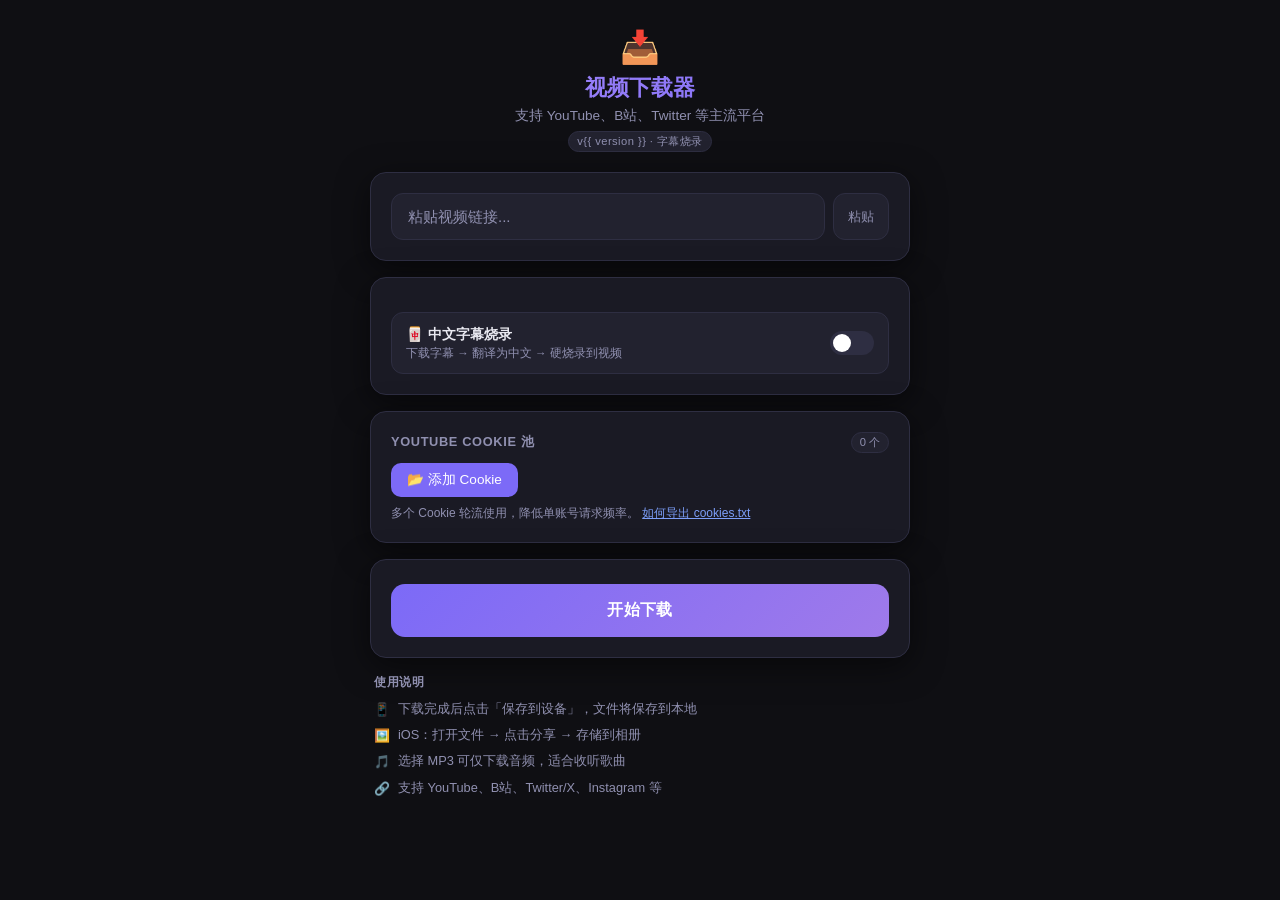
==== templates/index.html @ f5342b64 "feat: 用户隔离 + YouTube Cookie 轮询池 + 字幕位置修复 (v1.0) 字幕修复： - 添加 Alignment=2 强制底部居中，MarginV 调整为 25  用户识别（无" ====
<!DOCTYPE html>
<html lang="zh-CN">
<head>
  <meta charset="UTF-8" />
  <meta name="viewport" content="width=device-width, initial-scale=1.0, maximum-scale=1.0, user-scalable=no" />
  <meta name="apple-mobile-web-app-capable" content="yes" />
  <meta name="apple-mobile-web-app-status-bar-style" content="black-translucent" />
  <title>视频下载器</title>
  <style>
    /* ── Reset & Base ── */
    *, *::before, *::after { box-sizing: border-box; margin: 0; padding: 0; }

    :root {
      --bg: #0f0f13;
      --surface: #1a1a24;
      --surface2: #22222f;
      --border: #2e2e42;
      --accent: #7c6af7;
      --accent2: #a78bfa;
      --green: #22c55e;
      --red: #ef4444;
      --text: #e8e8f0;
      --text2: #9090b0;
      --radius: 16px;
      --shadow: 0 8px 32px rgba(0,0,0,.5);
    }

    html, body {
      height: 100%;
      background: var(--bg);
      color: var(--text);
      font-family: -apple-system, BlinkMacSystemFont, "Segoe UI", Roboto, sans-serif;
      font-size: 16px;
      -webkit-tap-highlight-color: transparent;
    }

    body {
      display: flex;
      flex-direction: column;
      align-items: center;
      padding: env(safe-area-inset-top, 20px) 16px env(safe-area-inset-bottom, 24px);
      min-height: 100dvh;
    }

    /* ── Header ── */
    header {
      width: 100%;
      max-width: 540px;
      text-align: center;
      padding: 28px 0 20px;
    }

    header .logo {
      font-size: 2rem;
      margin-bottom: 6px;
    }

    header h1 {
      font-size: 1.4rem;
      font-weight: 700;
      background: linear-gradient(135deg, var(--accent2), var(--accent));
      -webkit-background-clip: text;
      -webkit-text-fill-color: transparent;
      background-clip: text;
    }

    header p {
      font-size: .85rem;
      color: var(--text2);
      margin-top: 4px;
    }

    .version-badge {
      display: inline-block;
      margin-top: 6px;
      font-size: .7rem;
      color: var(--text2);
      background: var(--surface2);
      border: 1px solid var(--border);
      border-radius: 99px;
      padding: 2px 8px;
      letter-spacing: .04em;
    }

    /* ── Card ── */
    .card {
      width: 100%;
      max-width: 540px;
      background: var(--surface);
      border: 1px solid var(--border);
      border-radius: var(--radius);
      padding: 20px;
      margin-bottom: 16px;
      box-shadow: var(--shadow);
    }

    /* ── URL Input ── */
    .input-wrap {
      display: flex;
      gap: 8px;
      align-items: stretch;
    }

    .input-wrap input {
      flex: 1;
      background: var(--surface2);
      border: 1.5px solid var(--border);
      border-radius: 12px;
      padding: 14px 16px;
      color: var(--text);
      font-size: 15px;
      outline: none;
      transition: border-color .2s;
      min-width: 0;
    }

    .input-wrap input::placeholder { color: var(--text2); }
    .input-wrap input:focus { border-color: var(--accent); }

    .btn-paste {
      flex-shrink: 0;
      background: var(--surface2);
      border: 1.5px solid var(--border);
      border-radius: 12px;
      padding: 0 14px;
      color: var(--text2);
      font-size: 13px;
      cursor: pointer;
      transition: all .2s;
      white-space: nowrap;
    }

    .btn-paste:active { background: var(--border); }

    /* ── Preview ── */
    #preview {
      display: none;
      margin-top: 16px;
      gap: 12px;
      align-items: center;
    }

    #preview.show { display: flex; }

    #preview img {
      width: 96px;
      height: 54px;
      object-fit: cover;
      border-radius: 8px;
      flex-shrink: 0;
      background: var(--surface2);
    }

    .preview-meta { flex: 1; min-width: 0; }

    .preview-meta .ptitle {
      font-size: .9rem;
      font-weight: 600;
      white-space: nowrap;
      overflow: hidden;
      text-overflow: ellipsis;
    }

    .preview-meta .pmeta {
      font-size: .78rem;
      color: var(--text2);
      margin-top: 3px;
    }

    /* ── Section Label (cookie/history) ── */
    .section-label {
      font-size: .8rem;
      color: var(--text2);
      font-weight: 600;
      letter-spacing: .05em;
      text-transform: uppercase;
      margin-bottom: 10px;
    }

    /* ── Download Button ── */
    #btn-download {
      width: 100%;
      padding: 16px;
      border: none;
      border-radius: 14px;
      background: linear-gradient(135deg, var(--accent), #9f7aea);
      color: #fff;
      font-size: 1rem;
      font-weight: 700;
      cursor: pointer;
      transition: opacity .2s, transform .1s;
      margin-top: 4px;
      letter-spacing: .03em;
    }

    #btn-download:active { transform: scale(.98); }
    #btn-download:disabled { opacity: .4; cursor: default; }

    /* ── Progress ── */
    #progress-wrap {
      display: none;
      margin-top: 16px;
    }

    #progress-wrap.show { display: block; }

    .progress-header {
      display: flex;
      justify-content: space-between;
      align-items: center;
      margin-bottom: 8px;
    }

    #status-text {
      font-size: .85rem;
      color: var(--text2);
    }

    #pct-text {
      font-size: .85rem;
      font-weight: 700;
      color: var(--accent2);
    }

    .progress-bar-bg {
      height: 8px;
      background: var(--surface2);
      border-radius: 99px;
      overflow: hidden;
    }

    #progress-bar {
      height: 100%;
      width: 0%;
      background: linear-gradient(90deg, var(--accent), var(--accent2));
      border-radius: 99px;
      transition: width .4s ease;
    }

    .progress-meta {
      display: flex;
      gap: 16px;
      margin-top: 8px;
      font-size: .78rem;
      color: var(--text2);
    }

    /* ── Result ── */
    #result-wrap {
      display: none;
      margin-top: 16px;
      text-align: center;
    }

    #result-wrap.show { display: block; }

    .result-icon { font-size: 2.5rem; margin-bottom: 8px; }

    .result-title {
      font-size: .95rem;
      font-weight: 600;
      margin-bottom: 4px;
    }

    .result-sub {
      font-size: .8rem;
      color: var(--text2);
      margin-bottom: 16px;
    }

    #btn-save {
      display: inline-flex;
      align-items: center;
      gap: 8px;
      background: var(--green);
      color: #fff;
      border: none;
      border-radius: 14px;
      padding: 14px 28px;
      font-size: 1rem;
      font-weight: 700;
      cursor: pointer;
      transition: opacity .2s, transform .1s;
      text-decoration: none;
    }

    #btn-save:active { transform: scale(.97); }

    #btn-save-burned {
      display: inline-flex;
      align-items: center;
      gap: 8px;
      background: var(--accent);
      color: #fff;
      border: none;
      border-radius: 14px;
      padding: 14px 28px;
      font-size: 1rem;
      font-weight: 700;
      cursor: pointer;
      transition: opacity .2s, transform .1s;
      text-decoration: none;
      margin-top: 10px;
    }

    #btn-save-burned:active { transform: scale(.97); }

    .result-downloads {
      display: flex;
      flex-direction: column;
      align-items: center;
      gap: 0;
    }

    #burn-error {
      font-size: .78rem;
      color: #fca5a5;
      background: rgba(239,68,68,.08);
      border: 1px solid rgba(239,68,68,.25);
      border-radius: 10px;
      padding: 8px 12px;
      margin-top: 10px;
      text-align: left;
    }

    .btn-new {
      display: block;
      margin: 12px auto 0;
      background: none;
      border: 1.5px solid var(--border);
      border-radius: 12px;
      padding: 11px 24px;
      color: var(--text2);
      font-size: .9rem;
      cursor: pointer;
      transition: border-color .2s, color .2s;
    }

    .btn-new:hover { border-color: var(--accent); color: var(--accent2); }

    #cookie-status-row { display:flex; align-items:center; gap:8px; font-size:.9rem; color:var(--text2); }
    .btn-cookie-upload {
      display: inline-block;
      padding: 8px 16px;
      background: var(--accent);
      color: #fff;
      border-radius: 10px;
      font-size: .85rem;
      cursor: pointer;
    }
    .btn-cookie-delete {
      padding: 8px 14px;
      background: none;
      border: 1.5px solid var(--border);
      border-radius: 10px;
      color: var(--text2);
      font-size: .85rem;
      cursor: pointer;
    }

    /* Cookie 池列表 */
    .pool-item {
      display: flex;
      align-items: center;
      gap: 8px;
      padding: 7px 0;
      border-bottom: 1px solid var(--border);
      font-size: .82rem;
    }
    .pool-item:last-child { border-bottom: none; }
    .pool-item-name { flex: 1; color: var(--text); min-width: 0; overflow: hidden; text-overflow: ellipsis; white-space: nowrap; }
    .pool-item-size { color: var(--text2); flex-shrink: 0; font-size: .75rem; }
    .pool-item-del {
      flex-shrink: 0;
      background: none;
      border: 1px solid var(--border);
      border-radius: 6px;
      color: var(--text2);
      font-size: .72rem;
      padding: 2px 8px;
      cursor: pointer;
    }
    .pool-item-del:hover { border-color: var(--red); color: var(--red); }

    /* ── Error ── */
    #error-wrap {
      display: none;
      margin-top: 12px;
      background: rgba(239,68,68,.1);
      border: 1px solid rgba(239,68,68,.3);
      border-radius: 12px;
      padding: 12px 14px;
      font-size: .85rem;
      color: #fca5a5;
    }

    #error-wrap.show { display: block; }

    /* ── Subtitle Toggle ── */
    .subtitle-toggle {
      display: flex;
      align-items: center;
      justify-content: space-between;
      margin-top: 14px;
      padding: 12px 14px;
      background: var(--surface2);
      border: 1.5px solid var(--border);
      border-radius: 12px;
      cursor: pointer;
      user-select: none;
      transition: border-color .2s;
    }

    .subtitle-toggle.active {
      border-color: var(--accent);
      background: rgba(124,106,247,.08);
    }

    .subtitle-toggle .st-label {
      display: flex;
      flex-direction: column;
      gap: 2px;
    }

    .subtitle-toggle .st-title {
      font-size: .88rem;
      font-weight: 600;
      color: var(--text);
    }

    .subtitle-toggle .st-desc {
      font-size: .72rem;
      color: var(--text2);
    }

    /* Switch */
    .switch {
      position: relative;
      width: 44px;
      height: 24px;
      flex-shrink: 0;
    }

    .switch input { display: none; }

    .switch-track {
      position: absolute;
      inset: 0;
      background: var(--border);
      border-radius: 99px;
      transition: background .2s;
    }

    .switch input:checked + .switch-track { background: var(--accent); }

    .switch-thumb {
      position: absolute;
      top: 3px;
      left: 3px;
      width: 18px;
      height: 18px;
      background: #fff;
      border-radius: 50%;
      transition: transform .2s;
      pointer-events: none;
    }

    .switch input:checked ~ .switch-thumb { transform: translateX(20px); }

    /* ── Tips ── */
    .tips {
      max-width: 540px;
      width: 100%;
      padding: 0 4px;
    }

    .tips h3 {
      font-size: .78rem;
      color: var(--text2);
      margin-bottom: 8px;
      font-weight: 600;
      letter-spacing: .05em;
      text-transform: uppercase;
    }

    .tip-item {
      display: flex;
      align-items: flex-start;
      gap: 8px;
      font-size: .8rem;
      color: var(--text2);
      margin-bottom: 6px;
      line-height: 1.5;
    }

    .tip-icon { flex-shrink: 0; margin-top: 1px; }

    /* ── History ── */
    .history-item {
      display: flex;
      align-items: center;
      gap: 10px;
      padding: 10px 0;
      border-bottom: 1px solid var(--border);
      cursor: pointer;
    }
    .history-item:last-child { border-bottom: none; }
    .history-item:hover .history-title { color: var(--accent2); }

    .history-icon { font-size: 1.2rem; flex-shrink: 0; }

    .history-info { flex: 1; min-width: 0; }

    .history-title {
      font-size: .85rem;
      font-weight: 600;
      color: var(--text);
      white-space: nowrap;
      overflow: hidden;
      text-overflow: ellipsis;
      transition: color .15s;
    }

    .history-meta {
      font-size: .72rem;
      color: var(--text2);
      margin-top: 2px;
    }

    .history-dl {
      flex-shrink: 0;
      font-size: .75rem;
      color: var(--accent2);
      white-space: nowrap;
      text-decoration: none;
    }

    /* ── Spinner ── */
    @keyframes spin { to { transform: rotate(360deg); } }

    .spinner {
      display: inline-block;
      width: 16px;
      height: 16px;
      border: 2px solid rgba(255,255,255,.3);
      border-top-color: #fff;
      border-radius: 50%;
      animation: spin .7s linear infinite;
      vertical-align: middle;
      margin-right: 6px;
    }
  </style>
</head>
<body>

<header>
  <div class="logo">📥</div>
  <h1>视频下载器</h1>
  <p>支持 YouTube、B站、Twitter 等主流平台</p>
  <span class="version-badge">v{{ version }} · 字幕烧录</span>
</header>

<!-- URL 输入卡片 -->
<div class="card" id="card-input">
  <div class="input-wrap">
    <input type="url" id="url-input" placeholder="粘贴视频链接..." autocomplete="off" autocorrect="off" spellcheck="false" />
    <button class="btn-paste" id="btn-paste">粘贴</button>
  </div>

  <!-- 视频预览 -->
  <div id="preview">
    <img id="thumb" src="" alt="封面" />
    <div class="preview-meta">
      <div class="ptitle" id="ptitle"></div>
      <div class="pmeta" id="pmeta"></div>
    </div>
  </div>

  <!-- 错误提示 -->
  <div id="error-wrap"></div>
</div>


<!-- 字幕烧录选项 -->
<div class="card" id="card-subtitle">
  <label class="subtitle-toggle" id="subtitle-toggle" for="subtitle-check">
    <div class="st-label">
      <span class="st-title">🀄 中文字幕烧录</span>
      <span class="st-desc">下载字幕 → 翻译为中文 → 硬烧录到视频</span>
    </div>
    <label class="switch">
      <input type="checkbox" id="subtitle-check" />
      <span class="switch-track"></span>
      <span class="switch-thumb"></span>
    </label>
  </label>
</div>

<!-- Cookie 轮询池卡片 -->
<div class="card" id="card-cookie">
  <div class="section-label" style="display:flex;align-items:center;justify-content:space-between;">
    <span>YouTube Cookie 池</span>
    <span id="pool-count-badge" style="font-size:.7rem;background:var(--surface2);border:1px solid var(--border);border-radius:99px;padding:2px 8px;font-weight:400;letter-spacing:0">0 个</span>
  </div>
  <div id="pool-list" style="margin-top:8px"></div>
  <div style="margin-top:10px;display:flex;gap:8px;align-items:center;flex-wrap:wrap;">
    <label class="btn-cookie-upload" for="cookie-file-input" style="cursor:pointer;">
      📂 添加 Cookie
      <input type="file" id="cookie-file-input" accept=".txt" style="display:none" />
    </label>
  </div>
  <div id="cookie-import-msg" style="margin-top:6px;font-size:12px;display:none"></div>
  <div style="margin-top:8px;font-size:12px;color:var(--text2)">
    多个 Cookie 轮流使用，降低单账号请求频率。
    <a href="https://github.com/yt-dlp/yt-dlp/wiki/FAQ#how-do-i-pass-cookies-to-yt-dlp" target="_blank" style="color:#7c9ef8">如何导出 cookies.txt</a>
  </div>
</div>

<!-- 下载按钮 + 进度 -->
<div class="card">
  <button id="btn-download">开始下载</button>

  <!-- 进度 -->
  <div id="progress-wrap">
    <div class="progress-header">
      <span id="status-text">准备中...</span>
      <span id="pct-text">0%</span>
    </div>
    <div class="progress-bar-bg">
      <div id="progress-bar"></div>
    </div>
    <div class="progress-meta">
      <span id="speed-text"></span>
      <span id="eta-text"></span>
    </div>
  </div>

  <!-- 完成 -->
  <div id="result-wrap">
    <div class="result-icon">✅</div>
    <div class="result-title" id="result-title">下载完成！</div>
    <div class="result-sub">点击下方按钮保存到设备</div>
    <div class="result-downloads">
      <a id="btn-save" href="#" download>
        <svg width="18" height="18" viewBox="0 0 24 24" fill="none" stroke="currentColor" stroke-width="2.5" stroke-linecap="round" stroke-linejoin="round">
          <path d="M21 15v4a2 2 0 01-2 2H5a2 2 0 01-2-2v-4"/>
          <polyline points="7 10 12 15 17 10"/>
          <line x1="12" y1="15" x2="12" y2="3"/>
        </svg>
        <span id="btn-save-label">保存到设备</span>
      </a>
      <a id="btn-save-burned" href="#" download style="display:none">
        <svg width="18" height="18" viewBox="0 0 24 24" fill="none" stroke="currentColor" stroke-width="2.5" stroke-linecap="round" stroke-linejoin="round">
          <path d="M21 15v4a2 2 0 01-2 2H5a2 2 0 01-2-2v-4"/>
          <polyline points="7 10 12 15 17 10"/>
          <line x1="12" y1="15" x2="12" y2="3"/>
        </svg>
        字幕烧录版
      </a>
      <div id="burn-error" style="display:none"></div>
    </div>
    <button class="btn-new" id="btn-new">继续下载</button>
  </div>
</div>

<!-- 下载历史 -->
<div class="card" id="card-history" style="display:none">
  <div class="section-label">最近下载</div>
  <div id="history-list"></div>
</div>

<!-- 使用提示 -->
<div class="tips">
  <h3>使用说明</h3>
  <div class="tip-item"><span class="tip-icon">📱</span><span>下载完成后点击「保存到设备」，文件将保存到本地</span></div>
  <div class="tip-item"><span class="tip-icon">🖼️</span><span>iOS：打开文件 → 点击分享 → 存储到相册</span></div>
  <div class="tip-item"><span class="tip-icon">🎵</span><span>选择 MP3 可仅下载音频，适合收听歌曲</span></div>
  <div class="tip-item"><span class="tip-icon">🔗</span><span>支持 YouTube、B站、Twitter/X、Instagram 等</span></div>
</div>

<script>
  // ── 状态 ──
  const selectedQuality = 'best';
  let currentJobId = null;
  let sseSource = null;
  let infoTimer = null;

  // ── DOM ──
  const urlInput      = document.getElementById('url-input');
  const btnPaste      = document.getElementById('btn-paste');
  const btnDownload   = document.getElementById('btn-download');
  const preview       = document.getElementById('preview');
  const thumb         = document.getElementById('thumb');
  const ptitle        = document.getElementById('ptitle');
  const pmeta         = document.getElementById('pmeta');
  const errorWrap     = document.getElementById('error-wrap');
  const progressWrap  = document.getElementById('progress-wrap');
  const resultWrap    = document.getElementById('result-wrap');
  const progressBar   = document.getElementById('progress-bar');
  const pctText       = document.getElementById('pct-text');
  const statusText    = document.getElementById('status-text');
  const speedText     = document.getElementById('speed-text');
  const etaText       = document.getElementById('eta-text');
  const resultTitle   = document.getElementById('result-title');
  const btnSave       = document.getElementById('btn-save');
  const btnSaveLabel  = document.getElementById('btn-save-label');
  const btnSaveBurned = document.getElementById('btn-save-burned');
  const burnErrorEl   = document.getElementById('burn-error');
  const btnNew        = document.getElementById('btn-new');
  const subtitleCheck = document.getElementById('subtitle-check');
  const subtitleToggle= document.getElementById('subtitle-toggle');

  // ── 字幕开关同步样式 ──
  subtitleCheck.addEventListener('change', () => {
    subtitleToggle.classList.toggle('active', subtitleCheck.checked);
  });


  // ── 粘贴 ──
  btnPaste.addEventListener('click', async () => {
    try {
      const text = await navigator.clipboard.readText();
      urlInput.value = text.trim();
      urlInput.dispatchEvent(new Event('input'));
    } catch {
      urlInput.focus();
    }
  });

  // ── URL 变化 → 获取视频信息 ──
  urlInput.addEventListener('input', () => {
    clearTimeout(infoTimer);
    hideError();
    const url = urlInput.value.trim();
    if (!url || !url.startsWith('http')) {
      preview.classList.remove('show');
      return;
    }
    infoTimer = setTimeout(() => fetchInfo(url), 800);
  });

  async function fetchInfo(url) {
    try {
      const res = await fetch('/api/info', {
        method: 'POST',
        headers: { 'Content-Type': 'application/json' },
        body: JSON.stringify({ url }),
      });
      const data = await res.json();
      if (data.error) { preview.classList.remove('show'); return; }

      thumb.src = data.thumbnail || '';
      ptitle.textContent = data.title || '';
      pmeta.textContent = [data.uploader, data.duration].filter(Boolean).join('  ·  ');
      preview.classList.add('show');
    } catch {
      preview.classList.remove('show');
    }
  }

  // ── 开始下载 ──
  btnDownload.addEventListener('click', startDownload);

  async function startDownload() {
    const url = urlInput.value.trim();
    if (!url) { showError('请先输入视频链接'); return; }

    hideError();
    setDownloading(true);
    progressWrap.classList.add('show');
    resultWrap.classList.remove('show');
    setProgress(0, '连接中...');

    try {
      const res = await fetch('/api/download', {
        method: 'POST',
        headers: { 'Content-Type': 'application/json' },
        body: JSON.stringify({
          url,
          quality: selectedQuality,
          burn_subtitle: subtitleCheck.checked,
        }),
      });
      const data = await res.json();
      if (data.error) { showError(data.error); setDownloading(false); return; }

      currentJobId = data.job_id;
      listenProgress(currentJobId);
    } catch (e) {
      showError('网络错误：' + e.message);
      setDownloading(false);
    }
  }

  function listenProgress(jobId) {
    if (sseSource) sseSource.close();

    sseSource = new EventSource(`/api/progress/${jobId}`);
    let finished = false;
    let errCount = 0;

    sseSource.onmessage = (e) => {
      errCount = 0; // 收到消息即重置错误计数
      const job = JSON.parse(e.data);

      if (job.status === 'downloading') {
        setProgress(job.progress, '下载中');
        speedText.textContent = job.speed ? `速度：${job.speed}` : '';
        etaText.textContent   = job.eta   ? `剩余：${job.eta}`  : '';
      } else if (job.status === 'merging') {
        setProgress(99, '合并中...');
        speedText.textContent = '';
        etaText.textContent   = '';
      } else if (job.status === 'translating') {
        setProgress(99, '翻译字幕中...');
        speedText.textContent = '';
        etaText.textContent   = '';
      } else if (job.status === 'burning') {
        setProgress(job.progress, '烧录字幕中...');
        speedText.textContent = '';
        etaText.textContent   = '';
      } else if (job.status === 'done') {
        finished = true;
        sseSource.close();
        setProgress(100, '完成');
        setTimeout(() => showResult(jobId, job), 400);
      } else if (job.status === 'error') {
        finished = true;
        sseSource.close();
        showError(job.error || '下载失败');
        setDownloading(false);
        progressWrap.classList.remove('show');
      }
    };

    // SSE 断线时：浏览器会自动重连，连续 4 次仍失败才提示用户
    sseSource.onerror = () => {
      if (finished) { sseSource.close(); return; }
      errCount++;
      if (errCount >= 4) {
        sseSource.close();
        showError('连接已断开，请重新尝试下载');
        setDownloading(false);
        progressWrap.classList.remove('show');
      }
    };
  }

  function showResult(jobId, job) {
    setDownloading(false);
    progressWrap.classList.remove('show');
    resultWrap.classList.add('show');
    resultTitle.textContent = job.title ? `《${job.title}》` : '下载完成！';

    const origFilename = job.original_filename || job.filename || 'video.mp4';
    btnSave.href = `/api/file/${jobId}/original`;
    btnSave.download = origFilename;

    if (job.burned_filename) {
      btnSaveLabel.textContent = '原始视频';
      btnSaveBurned.href = `/api/file/${jobId}/burned`;
      btnSaveBurned.download = job.burned_filename;
      btnSaveBurned.style.display = 'inline-flex';
    } else {
      btnSaveLabel.textContent = '保存到设备';
      btnSaveBurned.style.display = 'none';
    }

    if (job.burn_error) {
      burnErrorEl.textContent = '⚠️ ' + job.burn_error;
      burnErrorEl.style.display = 'block';
    } else {
      burnErrorEl.style.display = 'none';
    }
  }

  // ── 继续下载 ──
  btnNew.addEventListener('click', () => {
    urlInput.value = '';
    preview.classList.remove('show');
    resultWrap.classList.remove('show');
    progressWrap.classList.remove('show');
    hideError();
    setProgress(0, '准备中...');
    currentJobId = null;
    subtitleCheck.checked = false;
    subtitleToggle.classList.remove('active');
    btnSaveBurned.style.display = 'none';
    burnErrorEl.style.display = 'none';
    btnSaveLabel.textContent = '保存到设备';
    urlInput.focus();
  });

  // ── 辅助 ──
  function setProgress(pct, label) {
    progressBar.style.width = pct + '%';
    pctText.textContent = Math.round(pct) + '%';
    statusText.textContent = label;
  }

  function setDownloading(on) {
    btnDownload.disabled = on;
    btnDownload.innerHTML = on
      ? '<span class="spinner"></span>下载中...'
      : '开始下载';
  }

  function showError(msg) {
    errorWrap.textContent = '⚠️ ' + msg;
    errorWrap.classList.add('show');
  }

  function hideError() {
    errorWrap.classList.remove('show');
  }

  // iOS Safari：长按保存提示
  function iosDownloadAlert() {
    const isIOS = /iPad|iPhone|iPod/.test(navigator.userAgent) && !window.MSStream;
    if (isIOS) {
      setTimeout(() => {
        alert('提示：文件已下载到"文件"App，可从文件 App 保存到相册。');
      }, 1000);
    }
  }
  btnSave.addEventListener('click', iosDownloadAlert);
  btnSaveBurned.addEventListener('click', iosDownloadAlert);

  // ── Cookie 轮询池管理 ──
  const cookieFileInput = document.getElementById('cookie-file-input');
  const cookieImportMsg = document.getElementById('cookie-import-msg');
  const poolList        = document.getElementById('pool-list');
  const poolBadge       = document.getElementById('pool-count-badge');

  function showImportMsg(text, isError) {
    cookieImportMsg.textContent = text;
    cookieImportMsg.style.color = isError ? '#f87171' : '#4ade80';
    cookieImportMsg.style.display = 'block';
    setTimeout(() => { cookieImportMsg.style.display = 'none'; }, 5000);
  }

  function loadCookiePool() {
    fetch('/api/cookies/pool').then(r => r.json()).then(pool => {
      poolBadge.textContent = pool.length + ' 个';
      poolBadge.style.color = pool.length ? 'var(--green)' : 'var(--text2)';
      if (!pool.length) {
        poolList.innerHTML = '<div style="font-size:.8rem;color:var(--text2);padding:6px 0">暂无 Cookie，下载时可能遇到反爬限制</div>';
        return;
      }
      poolList.innerHTML = pool.map((c, i) => `
        <div class="pool-item">
          <span class="pool-item-name">Cookie ${i + 1}</span>
          <span class="pool-item-size">${c.size_kb} KB</span>
          <button class="pool-item-del" onclick="deleteCookie('${c.id}')">移除</button>
        </div>
      `).join('');
    }).catch(() => {});
  }

  function deleteCookie(id) {
    fetch(`/api/cookies/delete/${id}`, { method: 'POST' })
      .then(r => r.json())
      .then(d => {
        if (d.ok) loadCookiePool();
      });
  }

  cookieFileInput.addEventListener('change', () => {
    const file = cookieFileInput.files[0];
    if (!file) return;
    const fd = new FormData();
    fd.append('file', file);
    fetch('/api/cookies/upload', { method: 'POST', body: fd })
      .then(r => r.json())
      .then(d => {
        cookieFileInput.value = '';
        if (d.ok) {
          showImportMsg(`✅ Cookie 已加入池（共 ${d.count} 个）`, false);
          loadCookiePool();
        } else {
          showImportMsg('❌ 上传失败：' + (d.error || '未知错误'), true);
        }
      })
      .catch(() => showImportMsg('❌ 上传失败，请重试', true));
  });

  // 下载出现 bot 检测错误时提示重新上传
  const _origShowError = showError;
  showError = function(msg) {
    _origShowError(msg);
    if (msg && (msg.includes('Sign in') || msg.includes('bot') || msg.includes('机器人'))) {
      showImportMsg('⚠️ Cookie 可能已失效，请添加新的 cookies.txt', true);
    }
  };

  loadCookiePool();

  // ── 下载历史 ──
  const cardHistory = document.getElementById('card-history');
  const historyList = document.getElementById('history-list');

  function formatTime(ts) {
    if (!ts) return '';
    const d = new Date(ts * 1000);
    const now = new Date();
    if (d.toDateString() === now.toDateString()) {
      return d.toLocaleTimeString('zh-CN', { hour: '2-digit', minute: '2-digit' });
    }
    return d.toLocaleDateString('zh-CN', { month: 'numeric', day: 'numeric' }) + ' ' +
           d.toLocaleTimeString('zh-CN', { hour: '2-digit', minute: '2-digit' });
  }

  function loadHistory() {
    fetch('/api/history')
      .then(r => r.json())
      .then(list => {
        const done = list.filter(x => x.status === 'done');
        if (!done.length) { cardHistory.style.display = 'none'; return; }
        cardHistory.style.display = '';
        historyList.innerHTML = done.map(item => {
          const dlLinks = item.burned_filename
            ? `<a class="history-dl" href="/api/file/${item.job_id}/original" download="${item.filename || 'video'}">↓ 原始</a>
               <a class="history-dl" href="/api/file/${item.job_id}/burned" download="${item.burned_filename}" style="margin-left:6px">↓ 烧录</a>`
            : `<a class="history-dl" href="/api/file/${item.job_id}/original" download="${item.filename || 'video'}">↓ 重新保存</a>`;
          return `
          <div class="history-item" data-url="${item.url}" data-jobid="${item.job_id}">
            <span class="history-icon">🎬</span>
            <div class="history-info">
              <div class="history-title">${item.title || item.filename || '未知'}</div>
              <div class="history-meta">${formatTime(item.completed_at)}</div>
            </div>
            <div style="flex-shrink:0">${dlLinks}</div>
          </div>`;
        }).join('');

        historyList.querySelectorAll('.history-item').forEach(el => {
          el.addEventListener('click', e => {
            if (e.target.closest('.history-dl')) return;
            const url = el.dataset.url;
            if (url) {
              urlInput.value = url;
              urlInput.dispatchEvent(new Event('input'));
              window.scrollTo({ top: 0, behavior: 'smooth' });
            }
          });
        });
      })
      .catch(() => {});
  }

  // 初始加载历史，下载完成后刷新
  loadHistory();

  const _origShowResult = showResult;
  showResult = function(jobId, job) {
    _origShowResult(jobId, job);
    setTimeout(loadHistory, 500);
  };
</script>
</body>
</html>
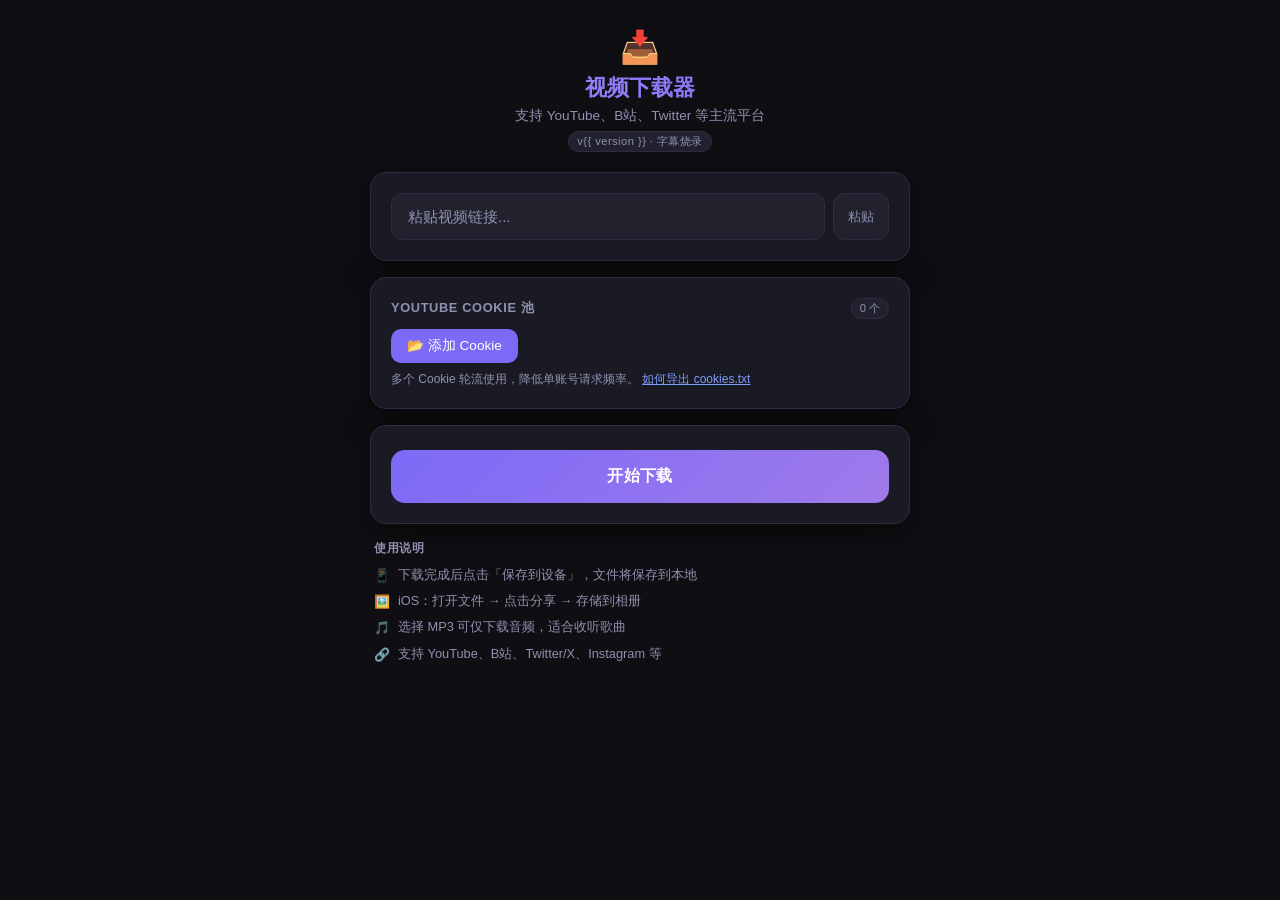
==== commit 788c1d84: "feat: 改为「下载完成后按需烧录字幕」模式 原来在下载前用开关控制烧录，开关状态判断不稳定，bug 难以消除。 改为两步流程： 1. 直接下载，无烧录开关 2. 下载完成后，结果区和历史列表显示「" ====
--- a/templates/index.html
+++ b/templates/index.html
@@ -6,6 +6,7 @@
   <meta name="apple-mobile-web-app-capable" content="yes" />
   <meta name="apple-mobile-web-app-status-bar-style" content="black-translucent" />
   <title>视频下载器</title>
+  <link rel="icon" href="/static/favicon.svg" type="image/svg+xml" />
   <style>
     /* ── Reset & Base ── */
     *, *::before, *::after { box-sizing: border-box; margin: 0; padding: 0; }
@@ -396,76 +397,48 @@
 
     #error-wrap.show { display: block; }
 
-    /* ── Subtitle Toggle ── */
-    .subtitle-toggle {
-      display: flex;
+    /* ── Burn Button ── */
+    #btn-burn {
+      display: inline-flex;
       align-items: center;
-      justify-content: space-between;
+      gap: 7px;
       margin-top: 14px;
-      padding: 12px 14px;
-      background: var(--surface2);
-      border: 1.5px solid var(--border);
-      border-radius: 12px;
+      padding: 12px 26px;
+      background: none;
+      border: 1.5px solid var(--accent);
+      border-radius: 14px;
+      color: var(--accent2);
+      font-size: .95rem;
+      font-weight: 600;
       cursor: pointer;
-      user-select: none;
-      transition: border-color .2s;
-    }
-
-    .subtitle-toggle.active {
-      border-color: var(--accent);
-      background: rgba(124,106,247,.08);
-    }
-
-    .subtitle-toggle .st-label {
-      display: flex;
-      flex-direction: column;
-      gap: 2px;
-    }
-
-    .subtitle-toggle .st-title {
-      font-size: .88rem;
-      font-weight: 600;
-      color: var(--text);
-    }
-
-    .subtitle-toggle .st-desc {
-      font-size: .72rem;
-      color: var(--text2);
-    }
-
-    /* Switch */
-    .switch {
-      position: relative;
-      width: 44px;
-      height: 24px;
-      flex-shrink: 0;
-    }
-
-    .switch input { display: none; }
-
-    .switch-track {
-      position: absolute;
-      inset: 0;
+      transition: background .2s, color .2s;
+    }
+    #btn-burn:hover { background: rgba(124,106,247,.12); }
+    #btn-burn:disabled { opacity: .55; cursor: default; }
+
+    #burn-progress-area {
+      margin-top: 10px;
+      width: 100%;
+      max-width: 320px;
+    }
+    #burn-status-text {
+      font-size: .8rem;
+      color: var(--text2);
+      margin-bottom: 6px;
+    }
+    #burn-progress-bar-bg {
+      height: 5px;
       background: var(--border);
       border-radius: 99px;
-      transition: background .2s;
-    }
-
-    .switch input:checked + .switch-track { background: var(--accent); }
-
-    .switch-thumb {
-      position: absolute;
-      top: 3px;
-      left: 3px;
-      width: 18px;
-      height: 18px;
-      background: #fff;
-      border-radius: 50%;
-      transition: transform .2s;
-      pointer-events: none;
-    }
-
-    .switch input:checked ~ .switch-thumb { transform: translateX(20px); }
+      overflow: hidden;
+    }
+    #burn-progress-bar {
+      height: 100%;
+      background: var(--accent);
+      border-radius: 99px;
+      width: 0%;
+      transition: width .4s;
+    }
 
     /* ── Tips ── */
     .tips {
@@ -580,21 +553,6 @@
   <div id="error-wrap"></div>
 </div>
 
-
-<!-- 字幕烧录选项 -->
-<div class="card" id="card-subtitle">
-  <label class="subtitle-toggle" id="subtitle-toggle" for="subtitle-check">
-    <div class="st-label">
-      <span class="st-title">🀄 中文字幕烧录</span>
-      <span class="st-desc">下载字幕 → 翻译为中文 → 硬烧录到视频</span>
-    </div>
-    <label class="switch">
-      <input type="checkbox" id="subtitle-check" />
-      <span class="switch-track"></span>
-      <span class="switch-thumb"></span>
-    </label>
-  </label>
-</div>
 
 <!-- Cookie 轮询池卡片 -->
 <div class="card" id="card-cookie">
@@ -659,6 +617,14 @@
       </a>
       <div id="burn-error" style="display:none"></div>
     </div>
+    <!-- 烧录按钮 + 进度（下载完成后显示） -->
+    <div id="burn-action" style="display:none;flex-direction:column;align-items:center">
+      <button id="btn-burn">🀄 烧录中文字幕</button>
+      <div id="burn-progress-area" style="display:none">
+        <div id="burn-status-text">处理中...</div>
+        <div id="burn-progress-bar-bg"><div id="burn-progress-bar"></div></div>
+      </div>
+    </div>
     <button class="btn-new" id="btn-new">继续下载</button>
   </div>
 </div>
@@ -684,6 +650,22 @@
   let currentJobId = null;
   let sseSource = null;
   let infoTimer = null;
+
+  // ── 任务状态标签 ──
+  function getStatusLabel(status, queuePos) {
+    switch (status) {
+      case 'queued':
+        return queuePos > 0 ? `排队中... 前方还有 ${queuePos} 个任务` : '即将开始...';
+      case 'pending':    return '准备下载...';
+      case 'downloading': return '下载中';
+      case 'merging':    return '合并中...';
+      case 'translating': return '翻译字幕中...';
+      case 'burning':    return '烧录字幕中...';
+      case 'done':       return '完成';
+      case 'error':      return '下载失败';
+      default:           return '处理中...';
+    }
+  }
 
   // ── DOM ──
   const urlInput      = document.getElementById('url-input');
@@ -704,17 +686,16 @@
   const resultTitle   = document.getElementById('result-title');
   const btnSave       = document.getElementById('btn-save');
   const btnSaveLabel  = document.getElementById('btn-save-label');
-  const btnSaveBurned = document.getElementById('btn-save-burned');
-  const burnErrorEl   = document.getElementById('burn-error');
-  const btnNew        = document.getElementById('btn-new');
-  const subtitleCheck = document.getElementById('subtitle-check');
-  const subtitleToggle= document.getElementById('subtitle-toggle');
-
-  // ── 字幕开关同步样式 ──
-  subtitleCheck.addEventListener('change', () => {
-    subtitleToggle.classList.toggle('active', subtitleCheck.checked);
-  });
-
+  const btnSaveBurned    = document.getElementById('btn-save-burned');
+  const burnErrorEl      = document.getElementById('burn-error');
+  const btnNew           = document.getElementById('btn-new');
+  const btnBurn          = document.getElementById('btn-burn');
+  const burnAction       = document.getElementById('burn-action');
+  const burnProgressArea = document.getElementById('burn-progress-area');
+  const burnStatusText   = document.getElementById('burn-status-text');
+  const burnProgressBar  = document.getElementById('burn-progress-bar');
+
+  let burnPollTimer = null;
 
   // ── 粘贴 ──
   btnPaste.addEventListener('click', async () => {
@@ -778,13 +759,13 @@
         body: JSON.stringify({
           url,
           quality: selectedQuality,
-          burn_subtitle: subtitleCheck.checked,
         }),
       });
       const data = await res.json();
       if (data.error) { showError(data.error); setDownloading(false); return; }
 
       currentJobId = data.job_id;
+      localStorage.setItem('activeJobId', data.job_id);
       listenProgress(currentJobId);
     } catch (e) {
       showError('网络错误：' + e.message);
@@ -803,7 +784,14 @@
       errCount = 0; // 收到消息即重置错误计数
       const job = JSON.parse(e.data);
 
-      if (job.status === 'downloading') {
+      if (job.status === 'queued' || job.status === 'pending') {
+        // 排队等待中
+        const pos = job.queue_pos || 0;
+        const msg = pos > 0 ? `排队中... 前方还有 ${pos} 个任务` : '即将开始...';
+        setProgress(0, msg);
+        speedText.textContent = '';
+        etaText.textContent   = '';
+      } else if (job.status === 'downloading') {
         setProgress(job.progress, '下载中');
         speedText.textContent = job.speed ? `速度：${job.speed}` : '';
         etaText.textContent   = job.eta   ? `剩余：${job.eta}`  : '';
@@ -822,28 +810,78 @@
       } else if (job.status === 'done') {
         finished = true;
         sseSource.close();
+        localStorage.removeItem('activeJobId');
         setProgress(100, '完成');
         setTimeout(() => showResult(jobId, job), 400);
       } else if (job.status === 'error') {
         finished = true;
         sseSource.close();
+        localStorage.removeItem('activeJobId');
         showError(job.error || '下载失败');
         setDownloading(false);
         progressWrap.classList.remove('show');
       }
     };
 
-    // SSE 断线时：浏览器会自动重连，连续 4 次仍失败才提示用户
+    // SSE 断线时浏览器会自动重连；只在持续失败（约2.5分钟）后才提示用户
     sseSource.onerror = () => {
       if (finished) { sseSource.close(); return; }
       errCount++;
-      if (errCount >= 4) {
+      if (errCount >= 30) {
         sseSource.close();
-        showError('连接已断开，请重新尝试下载');
+        showError('连接持续断开，请刷新页面查看任务进度');
         setDownloading(false);
         progressWrap.classList.remove('show');
       }
     };
+  }
+
+  // ── 页面刷新后恢复进行中的任务 ──
+  async function recoverActiveJob() {
+    // 优先从服务器查询当前用户的活跃任务
+    try {
+      const res = await fetch('/api/jobs/active');
+      if (res.ok) {
+        const activeJobs = await res.json();
+        if (activeJobs.length > 0) {
+          const job = activeJobs[0]; // 取最新的一个
+          currentJobId = job.job_id;
+          localStorage.setItem('activeJobId', job.job_id);
+          progressWrap.classList.add('show');
+          setProgress(job.progress || 0, getStatusLabel(job.status, job.queue_pos));
+          setDownloading(true);
+          listenProgress(job.job_id);
+          return;
+        }
+      }
+    } catch (_) {}
+
+    // 回退：从 localStorage 读取保存的 jobId
+    const savedJobId = localStorage.getItem('activeJobId');
+    if (!savedJobId) return;
+
+    try {
+      const res = await fetch(`/api/job/${savedJobId}`);
+      if (!res.ok) { localStorage.removeItem('activeJobId'); return; }
+      const job = await res.json();
+      if (job.error) { localStorage.removeItem('activeJobId'); return; }
+
+      if (job.status === 'done') {
+        localStorage.removeItem('activeJobId');
+        showResult(savedJobId, job);
+      } else if (job.status === 'error') {
+        localStorage.removeItem('activeJobId');
+      } else {
+        // 仍在进行中，重新连接 SSE
+        currentJobId = savedJobId;
+        progressWrap.classList.add('show');
+        setProgress(job.progress || 0, getStatusLabel(job.status, job.queue_pos));
+        setDownloading(true);
+        listenProgress(savedJobId);
+      }
+    } catch (_) {
+      localStorage.removeItem('activeJobId');
+    }
   }
 
   function showResult(jobId, job) {
@@ -856,14 +894,31 @@
     btnSave.href = `/api/file/${jobId}/original`;
     btnSave.download = origFilename;
 
+    const burnSt = job.burn_status || 'idle';
+
     if (job.burned_filename) {
+      // 已烧录完成
       btnSaveLabel.textContent = '原始视频';
       btnSaveBurned.href = `/api/file/${jobId}/burned`;
       btnSaveBurned.download = job.burned_filename;
       btnSaveBurned.style.display = 'inline-flex';
+      burnAction.style.display = 'none';
     } else {
       btnSaveLabel.textContent = '保存到设备';
       btnSaveBurned.style.display = 'none';
+      // 显示烧录按钮区
+      burnAction.style.display = 'flex';
+      if (burnSt === 'idle' || burnSt === 'error') {
+        btnBurn.disabled = false;
+        btnBurn.textContent = '🀄 烧录中文字幕';
+        burnProgressArea.style.display = 'none';
+      } else {
+        // 正在烧录（pending/translating/burning）
+        btnBurn.disabled = true;
+        burnProgressArea.style.display = 'block';
+        updateBurnProgressUI(burnSt, job.burn_progress || 0);
+        if (!burnPollTimer) startBurnPoll(jobId);
+      }
     }
 
     if (job.burn_error) {
@@ -874,8 +929,77 @@
     }
   }
 
+  function updateBurnProgressUI(status, pct) {
+    if (status === 'translating' || status === 'pending') {
+      burnStatusText.textContent = '翻译字幕中...';
+      burnProgressBar.style.width = '30%';
+    } else if (status === 'burning') {
+      burnStatusText.textContent = `烧录中 ${pct}%`;
+      burnProgressBar.style.width = pct + '%';
+    }
+  }
+
+  // ── 烧录按钮点击 ──
+  btnBurn.addEventListener('click', async () => {
+    if (!currentJobId) return;
+    btnBurn.disabled = true;
+    burnProgressArea.style.display = 'block';
+    burnStatusText.textContent = '准备中...';
+    burnProgressBar.style.width = '0%';
+    burnErrorEl.style.display = 'none';
+
+    try {
+      const res = await fetch(`/api/burn/${currentJobId}`, { method: 'POST' });
+      const data = await res.json();
+      if (data.error) {
+        burnErrorEl.textContent = '⚠️ ' + data.error;
+        burnErrorEl.style.display = 'block';
+        btnBurn.disabled = false;
+        burnProgressArea.style.display = 'none';
+        return;
+      }
+      startBurnPoll(currentJobId);
+    } catch (e) {
+      burnErrorEl.textContent = '⚠️ 网络错误：' + e.message;
+      burnErrorEl.style.display = 'block';
+      btnBurn.disabled = false;
+      burnProgressArea.style.display = 'none';
+    }
+  });
+
+  function startBurnPoll(jobId) {
+    if (burnPollTimer) clearInterval(burnPollTimer);
+    burnPollTimer = setInterval(async () => {
+      try {
+        const res = await fetch(`/api/job/${jobId}`);
+        if (!res.ok) return;
+        const job = await res.json();
+        const st = job.burn_status || 'idle';
+
+        if (st === 'done') {
+          clearInterval(burnPollTimer); burnPollTimer = null;
+          // 刷新结果区显示烧录版下载
+          showResult(jobId, job);
+          loadHistory();
+        } else if (st === 'error') {
+          clearInterval(burnPollTimer); burnPollTimer = null;
+          burnProgressArea.style.display = 'none';
+          btnBurn.disabled = false;
+          btnBurn.textContent = '🀄 重新烧录';
+          burnErrorEl.textContent = '⚠️ ' + (job.burn_error || '烧录失败');
+          burnErrorEl.style.display = 'block';
+        } else {
+          updateBurnProgressUI(st, job.burn_progress || 0);
+        }
+      } catch (_) {}
+    }, 1000);
+  }
+
   // ── 继续下载 ──
   btnNew.addEventListener('click', () => {
+    if (sseSource) { sseSource.close(); sseSource = null; }
+    if (burnPollTimer) { clearInterval(burnPollTimer); burnPollTimer = null; }
+    localStorage.removeItem('activeJobId');
     urlInput.value = '';
     preview.classList.remove('show');
     resultWrap.classList.remove('show');
@@ -883,10 +1007,10 @@
     hideError();
     setProgress(0, '准备中...');
     currentJobId = null;
-    subtitleCheck.checked = false;
-    subtitleToggle.classList.remove('active');
     btnSaveBurned.style.display = 'none';
     burnErrorEl.style.display = 'none';
+    burnAction.style.display = 'none';
+    burnProgressArea.style.display = 'none';
     btnSaveLabel.textContent = '保存到设备';
     urlInput.focus();
   });
@@ -995,6 +1119,9 @@
 
   loadCookiePool();
 
+  // 页面加载时自动恢复进行中的任务（刷新页面不断任务）
+  recoverActiveJob();
+
   // ── 下载历史 ──
   const cardHistory = document.getElementById('card-history');
   const historyList = document.getElementById('history-list');
@@ -1018,10 +1145,16 @@
         if (!done.length) { cardHistory.style.display = 'none'; return; }
         cardHistory.style.display = '';
         historyList.innerHTML = done.map(item => {
-          const dlLinks = item.burned_filename
-            ? `<a class="history-dl" href="/api/file/${item.job_id}/original" download="${item.filename || 'video'}">↓ 原始</a>
-               <a class="history-dl" href="/api/file/${item.job_id}/burned" download="${item.burned_filename}" style="margin-left:6px">↓ 烧录</a>`
-            : `<a class="history-dl" href="/api/file/${item.job_id}/original" download="${item.filename || 'video'}">↓ 重新保存</a>`;
+          const burnSt = item.burn_status || 'idle';
+          let burnBtn = '';
+          if (item.burned_filename) {
+            burnBtn = `<a class="history-dl" href="/api/file/${item.job_id}/burned" download="${item.burned_filename}" style="margin-left:6px">↓ 烧录版</a>`;
+          } else if (burnSt === 'translating' || burnSt === 'burning' || burnSt === 'pending') {
+            burnBtn = `<span class="history-dl" style="margin-left:6px;opacity:.5;cursor:default">烧录中...</span>`;
+          } else {
+            burnBtn = `<button class="history-dl history-burn-btn" data-jobid="${item.job_id}" style="margin-left:6px;background:none;border:1px solid var(--accent);color:var(--accent2);border-radius:8px;padding:4px 10px;cursor:pointer;font-size:.75rem">🀄 烧录</button>`;
+          }
+          const dlLinks = `<a class="history-dl" href="/api/file/${item.job_id}/original" download="${item.filename || 'video'}">↓ 保存</a>${burnBtn}`;
           return `
           <div class="history-item" data-url="${item.url}" data-jobid="${item.job_id}">
             <span class="history-icon">🎬</span>
@@ -1044,6 +1177,33 @@
             }
           });
         });
+
+        // 历史烧录按钮
+        historyList.querySelectorAll('.history-burn-btn').forEach(btn => {
+          btn.addEventListener('click', async e => {
+            e.stopPropagation();
+            const jid = btn.dataset.jobid;
+            btn.textContent = '烧录中...';
+            btn.disabled = true;
+            try {
+              const res = await fetch(`/api/burn/${jid}`, { method: 'POST' });
+              const data = await res.json();
+              if (data.error) { btn.textContent = '失败'; return; }
+              // 轮询等待完成后刷新历史
+              const t = setInterval(async () => {
+                try {
+                  const r2 = await fetch(`/api/job/${jid}`);
+                  if (!r2.ok) return;
+                  const j2 = await r2.json();
+                  if (j2.burn_status === 'done' || j2.burn_status === 'error') {
+                    clearInterval(t);
+                    loadHistory();
+                  }
+                } catch (_) {}
+              }, 1500);
+            } catch (_) { btn.textContent = '失败'; }
+          });
+        });
       })
       .catch(() => {});
   }
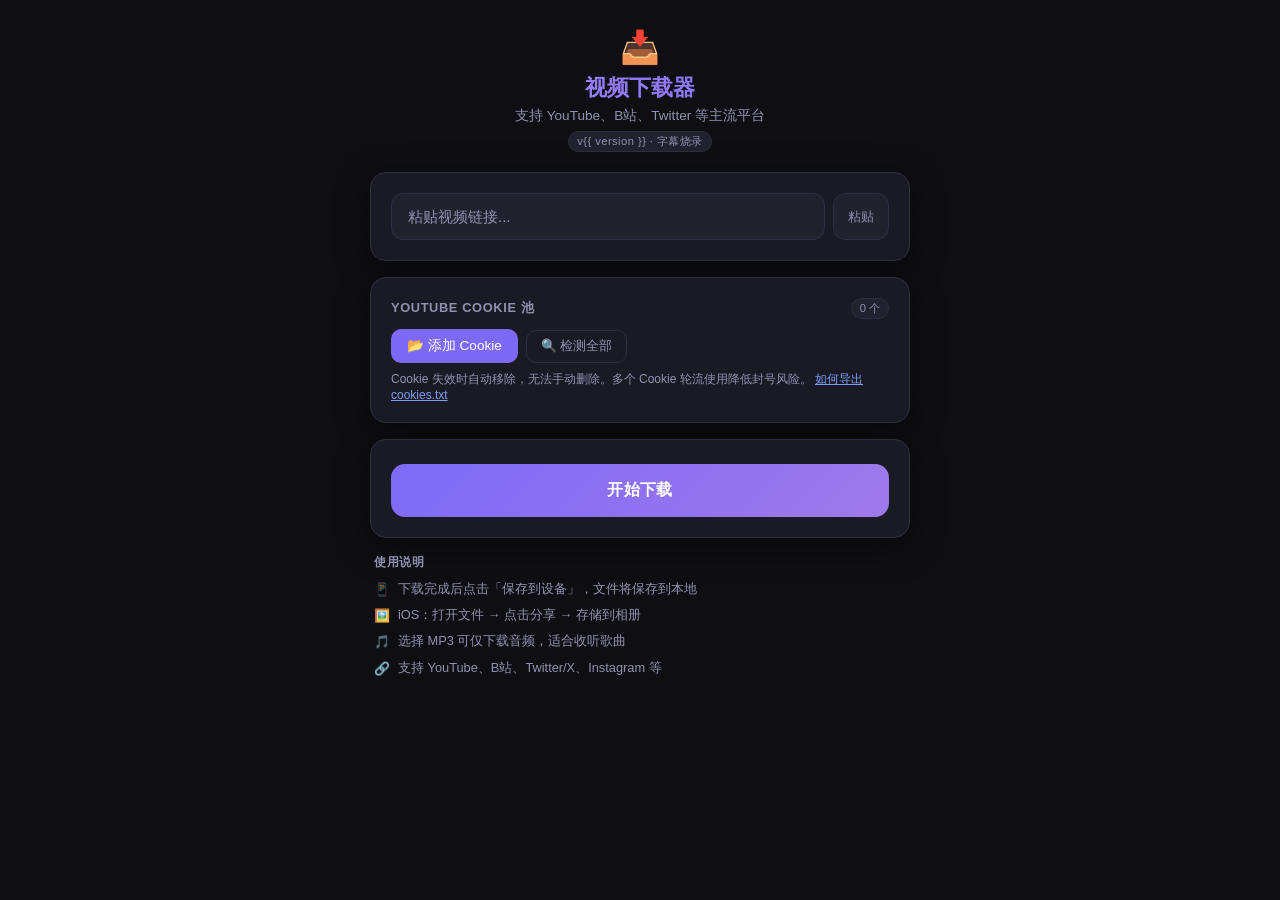
==== commit 2d3ec1b7: "feat: cookie 只读模式 + 状态实时展示 + 失效自动删除 **交互规则变更：** - 用户只能上传 Cookie，无法手动删除 - Cookie 失效时由系统自动移除（无需人工干预）  " ====
--- a/templates/index.html
+++ b/templates/index.html
@@ -383,6 +383,23 @@
     }
     .pool-item-del:hover { border-color: var(--red); color: var(--red); }
 
+    /* Cookie 状态徽章 */
+    .cookie-badge {
+      display: inline-block;
+      font-size: .68rem;
+      border-radius: 99px;
+      padding: 2px 8px;
+      font-weight: 600;
+      flex-shrink: 0;
+    }
+    .cookie-badge-ok      { background: rgba(74,222,128,.15); color: #4ade80; border: 1px solid rgba(74,222,128,.3); }
+    .cookie-badge-invalid { background: rgba(239,68,68,.12);  color: #f87171; border: 1px solid rgba(239,68,68,.25); }
+    .cookie-badge-unknown { background: var(--surface2);      color: var(--text2); border: 1px solid var(--border); }
+    .cookie-badge-checking{ background: rgba(124,106,247,.12);color: var(--accent2); border: 1px solid rgba(124,106,247,.3); animation: pulse-badge 1.2s ease-in-out infinite; }
+    @keyframes pulse-badge { 0%,100%{opacity:1} 50%{opacity:.5} }
+
+    .pool-item-meta { font-size: .68rem; color: var(--text2); flex-shrink: 0; }
+
     /* ── Error ── */
     #error-wrap {
       display: none;
@@ -566,10 +583,11 @@
       📂 添加 Cookie
       <input type="file" id="cookie-file-input" accept=".txt" style="display:none" />
     </label>
+    <button class="btn-cookie-delete" id="btn-check-all" style="font-size:.8rem;padding:7px 14px">🔍 检测全部</button>
   </div>
   <div id="cookie-import-msg" style="margin-top:6px;font-size:12px;display:none"></div>
   <div style="margin-top:8px;font-size:12px;color:var(--text2)">
-    多个 Cookie 轮流使用，降低单账号请求频率。
+    Cookie 失效时自动移除，无法手动删除。多个 Cookie 轮流使用降低封号风险。
     <a href="https://github.com/yt-dlp/yt-dlp/wiki/FAQ#how-do-i-pass-cookies-to-yt-dlp" target="_blank" style="color:#7c9ef8">如何导出 cookies.txt</a>
   </div>
 </div>
@@ -1055,6 +1073,7 @@
   const cookieImportMsg = document.getElementById('cookie-import-msg');
   const poolList        = document.getElementById('pool-list');
   const poolBadge       = document.getElementById('pool-count-badge');
+  const btnCheckAll     = document.getElementById('btn-check-all');
 
   function showImportMsg(text, isError) {
     cookieImportMsg.textContent = text;
@@ -1063,8 +1082,25 @@
     setTimeout(() => { cookieImportMsg.style.display = 'none'; }, 5000);
   }
 
+  function cookieBadge(c) {
+    if (c.checking) return '<span class="cookie-badge cookie-badge-checking">⏳ 检测中</span>';
+    if (c.valid === true)  return '<span class="cookie-badge cookie-badge-ok">✅ 正常</span>';
+    if (c.valid === false) return '<span class="cookie-badge cookie-badge-invalid">❌ 已失效</span>';
+    return '<span class="cookie-badge cookie-badge-unknown">⚪ 未验证</span>';
+  }
+
+  function cookieMeta(c) {
+    const parts = [];
+    if (c.use_count > 0) parts.push(`${c.use_count}次`);
+    if (c.last_used_ago) parts.push(c.last_used_ago);
+    return parts.length ? `<span class="pool-item-meta">${parts.join(' · ')}</span>` : '';
+  }
+
+  let _checkPollTimer = null;
+
   function loadCookiePool() {
     fetch('/api/cookies/pool').then(r => r.json()).then(pool => {
+      const okCount = pool.filter(c => c.valid !== false).length;
       poolBadge.textContent = pool.length + ' 个';
       poolBadge.style.color = pool.length ? 'var(--green)' : 'var(--text2)';
       if (!pool.length) {
@@ -1074,20 +1110,50 @@
       poolList.innerHTML = pool.map((c, i) => `
         <div class="pool-item">
           <span class="pool-item-name">Cookie ${i + 1}</span>
-          <span class="pool-item-size">${c.size_kb} KB</span>
-          <button class="pool-item-del" onclick="deleteCookie('${c.id}')">移除</button>
+          <span class="pool-item-size" style="color:var(--text2);font-size:.72rem">${c.size_kb} KB</span>
+          ${cookieBadge(c)}
+          ${cookieMeta(c)}
         </div>
       `).join('');
+
+      // 若有 checking 状态，继续轮询
+      const anyChecking = pool.some(c => c.checking);
+      if (anyChecking && !_checkPollTimer) {
+        _checkPollTimer = setInterval(() => {
+          fetch('/api/cookies/pool').then(r => r.json()).then(p2 => {
+            if (!p2.some(c => c.checking)) {
+              clearInterval(_checkPollTimer); _checkPollTimer = null;
+              btnCheckAll.disabled = false;
+              btnCheckAll.textContent = '🔍 检测全部';
+            }
+            // 刷新整个列表
+            loadCookiePool();
+          }).catch(() => {});
+        }, 1500);
+      } else if (!anyChecking && _checkPollTimer) {
+        clearInterval(_checkPollTimer); _checkPollTimer = null;
+        btnCheckAll.disabled = false;
+        btnCheckAll.textContent = '🔍 检测全部';
+      }
     }).catch(() => {});
   }
 
-  function deleteCookie(id) {
-    fetch(`/api/cookies/delete/${id}`, { method: 'POST' })
+  btnCheckAll.addEventListener('click', () => {
+    btnCheckAll.disabled = true;
+    btnCheckAll.textContent = '检测中...';
+    fetch('/api/cookies/check_all', { method: 'POST' })
       .then(r => r.json())
       .then(d => {
-        if (d.ok) loadCookiePool();
-      });
-  }
+        if (d.checking === 0) {
+          btnCheckAll.disabled = false;
+          btnCheckAll.textContent = '🔍 检测全部';
+          showImportMsg('暂无 Cookie 可检测', false);
+          return;
+        }
+        loadCookiePool(); // 触发轮询
+      })
+      .catch(() => { btnCheckAll.disabled = false; btnCheckAll.textContent = '🔍 检测全部'; });
+  });
 
   cookieFileInput.addEventListener('change', () => {
     const file = cookieFileInput.files[0];
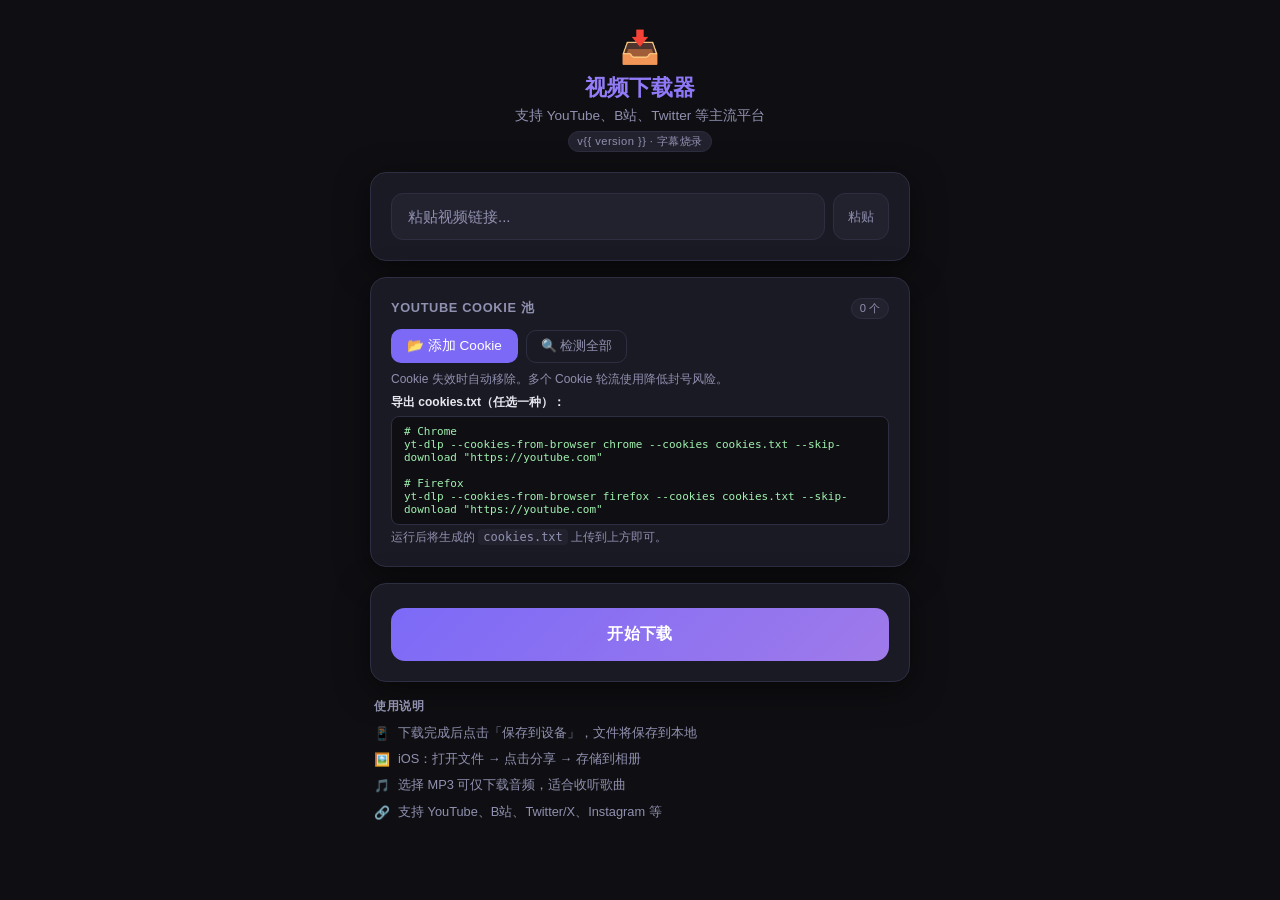
==== commit 46a8ad59: "在 Cookie 卡片内联显示导出命令，替换外部跳转链接 https://claude.ai/code/session_018znMjyQFZxH517NRmeYgha" ====
--- a/templates/index.html
+++ b/templates/index.html
@@ -587,8 +587,15 @@
   </div>
   <div id="cookie-import-msg" style="margin-top:6px;font-size:12px;display:none"></div>
   <div style="margin-top:8px;font-size:12px;color:var(--text2)">
-    Cookie 失效时自动移除，无法手动删除。多个 Cookie 轮流使用降低封号风险。
-    <a href="https://github.com/yt-dlp/yt-dlp/wiki/FAQ#how-do-i-pass-cookies-to-yt-dlp" target="_blank" style="color:#7c9ef8">如何导出 cookies.txt</a>
+    Cookie 失效时自动移除。多个 Cookie 轮流使用降低封号风险。<br>
+    <span style="display:inline-block;margin-top:6px;font-weight:600;color:var(--text)">导出 cookies.txt（任选一种）：</span>
+    <div style="margin-top:5px;background:var(--bg);border:1px solid var(--border);border-radius:8px;padding:8px 12px;font-family:monospace;font-size:11px;color:#a0f0b0;user-select:all">
+      # Chrome<br>
+      yt-dlp --cookies-from-browser chrome --cookies cookies.txt --skip-download "https://youtube.com"<br><br>
+      # Firefox<br>
+      yt-dlp --cookies-from-browser firefox --cookies cookies.txt --skip-download "https://youtube.com"
+    </div>
+    <div style="margin-top:4px;color:var(--text2)">运行后将生成的 <code style="background:var(--surface2);padding:1px 5px;border-radius:4px">cookies.txt</code> 上传到上方即可。</div>
   </div>
 </div>
 
